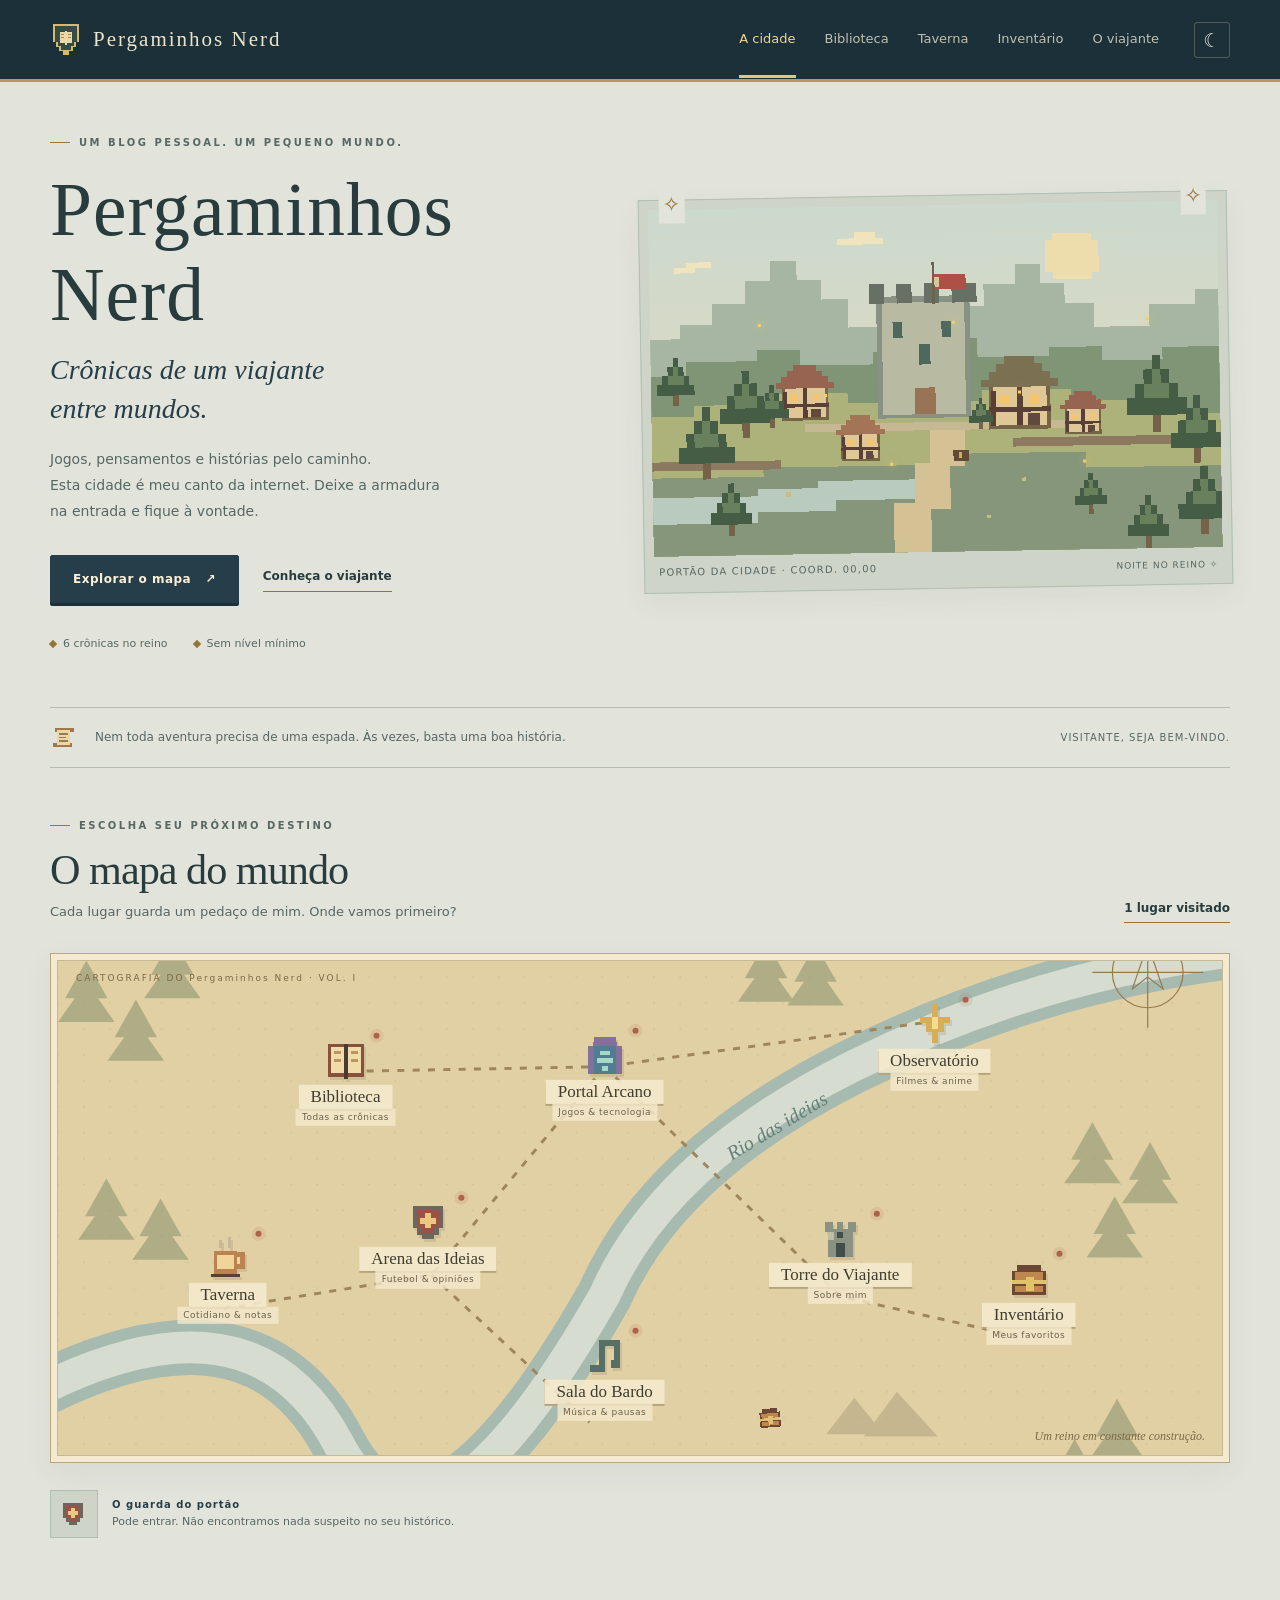
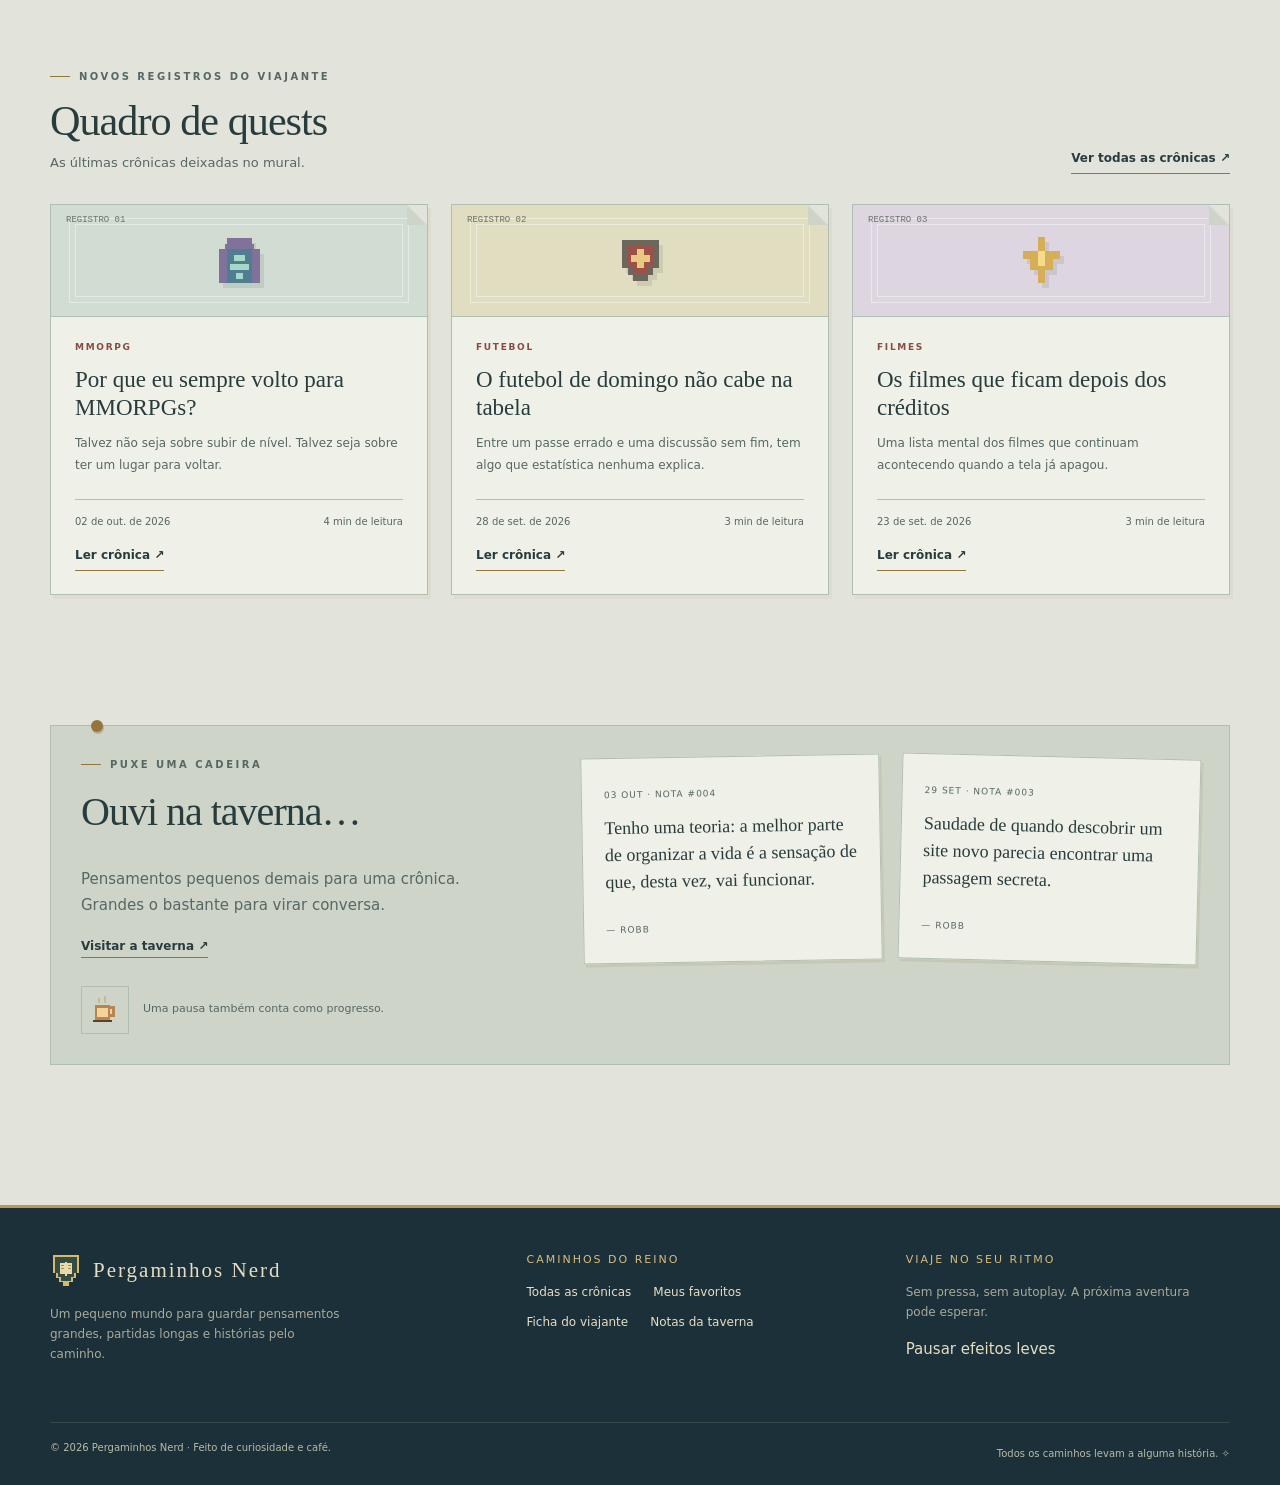
==== index.html @ 6ead4449 "init" ====
<!doctype html>
<html lang="pt-BR"><head><meta charset="utf-8"><meta name="viewport" content="width=device-width, initial-scale=1"><meta name="description" content="Um pequeno mundo de RPG para explorar crônicas, pensamentos e favoritos de Paulo / Robb."><meta name="theme-color" content="#263d33"><title>Entre na cidade · Pergaminhos Nerd</title><link rel="icon" type="image/svg+xml" href="assets/icons/crest.svg"><link rel="stylesheet" href="css/styles.css"><link rel="stylesheet" href="css/components.css"><link rel="stylesheet" href="css/responsive.css"><script defer src="js/posts.js"></script><script defer src="js/app.js"></script><script defer src="js/secrets.js"></script></head>
<body data-page="city"><a class="skip-link" href="#main">Pular para o conteúdo</a><header class="site-header"></header><main id="main">
<div class="container"><section class="hero" aria-labelledby="hero-title"><div class="hero-copy"><div class="eyebrow">UM BLOG PESSOAL. UM PEQUENO MUNDO.</div><h1 id="hero-title">Pergaminhos Nerd<span>Crônicas de um viajante<br>entre mundos.</span></h1><p>Jogos, pensamentos e histórias pelo caminho.<br>Esta cidade é meu canto da internet. Deixe a armadura na entrada e fique à vontade.</p><div class="hero-actions"><a class="button" href="#mapa">Explorar o mapa <span aria-hidden="true">↗</span></a><a class="text-link" href="sobre.html">Conheça o viajante</a></div><div class="realm-stats"><span><i></i><span data-post-count>6 crônicas no reino</span></span><span><i></i>Sem nível mínimo</span></div></div><div class="scene-frame"><img class="scene" src="assets/images/cidade.svg" alt="Cidade original em pixel art: um castelo, casas, árvores e um rio entre montanhas." width="640" height="390" fetchpriority="high"><div class="fireflies" aria-hidden="true"></div><div class="scene-caption"><strong>PORTÃO DA CIDADE · COORD. 00,00</strong><button type="button" class="footer-secret" data-milestone aria-label="Examinar o marco zero"><span data-realm-time>DIA NO REINO</span> ✧</button></div></div></section>
<div class="welcome-strip"><img src="assets/icons/scroll.svg" alt="" width="27" height="27"><p>Nem toda aventura precisa de uma espada. Às vezes, basta uma boa história.</p><span>VISITANTE, SEJA BEM-VINDO.</span></div>
<section class="section map-section" id="mapa" aria-labelledby="map-title"><div class="section-heading"><div><div class="eyebrow">ESCOLHA SEU PRÓXIMO DESTINO</div><h2 id="map-title">O mapa do mundo</h2><p>Cada lugar guarda um pedaço de mim. Onde vamos primeiro?</p></div><span class="text-link" data-passport>Seu primeiro caminho</span></div><div class="map-board"><a class="map-location" href="explorar.html" style="--x:25%;--y:25%"><img src="assets/icons/book.svg" alt="" width="49" height="49" loading="lazy"><strong>Biblioteca</strong><small>Todas as crônicas</small><span class="pin" aria-hidden="true"></span></a><a class="map-location" href="explorar.html?categoria=MMORPG" style="--x:47%;--y:24%"><img src="assets/icons/portal.svg" alt="" width="49" height="49" loading="lazy"><strong>Portal Arcano</strong><small>Jogos & tecnologia</small><span class="pin" aria-hidden="true"></span></a><a class="map-location" href="explorar.html?categoria=Filmes" style="--x:75%;--y:18%"><img src="assets/icons/star.svg" alt="" width="49" height="49" loading="lazy"><strong>Observatório</strong><small>Filmes & anime</small><span class="pin" aria-hidden="true"></span></a><a class="map-location" href="taverna.html" style="--x:15%;--y:64%"><img src="assets/icons/cup.svg" alt="" width="49" height="49" loading="lazy"><strong>Taverna</strong><small>Cotidiano & notas</small><span class="pin" aria-hidden="true"></span></a><a class="map-location" href="explorar.html?categoria=Futebol" style="--x:32%;--y:57%"><img src="assets/icons/shield.svg" alt="" width="49" height="49" loading="lazy"><strong>Arena das Ideias</strong><small>Futebol & opiniões</small><span class="pin" aria-hidden="true"></span></a><a class="map-location" href="sobre.html" style="--x:67%;--y:60%"><img src="assets/icons/tower.svg" alt="" width="49" height="49" loading="lazy"><strong>Torre do Viajante</strong><small>Sobre mim</small><span class="pin" aria-hidden="true"></span></a><a class="map-location" href="inventario.html" style="--x:83%;--y:68%"><img src="assets/icons/chest.svg" alt="" width="49" height="49" loading="lazy"><strong>Inventário</strong><small>Meus favoritos</small><span class="pin" aria-hidden="true"></span></a><a class="map-location" href="taverna.html#bardo" style="--x:47%;--y:83%"><img src="assets/icons/music.svg" alt="" width="49" height="49" loading="lazy"><strong>Sala do Bardo</strong><small>Música & pausas</small><span class="pin" aria-hidden="true"></span></a><button class="chest-button" type="button" data-chest aria-label="Examinar pequeno baú"><img src="assets/icons/chest.svg" alt="" width="30" height="30"></button><span class="map-legend">Um reino em constante construção.</span><button class="compass-button" type="button" data-compass aria-label="Examinar bússola do mapa">✧</button></div><div class="npc" data-npc="guard"><button type="button" aria-label="Conversar com O guarda do portão"><img src="assets/icons/shield.svg" alt="" width="32" height="32"></button><div><strong>O guarda do portão</strong><p data-npc-text role="status">Pode entrar. Não encontramos nada suspeito no seu histórico.</p></div></div></section>
<section class="section" id="quests" aria-labelledby="quest-title"><div class="section-heading"><div><div class="eyebrow">NOVOS REGISTROS DO VIAJANTE</div><h2 id="quest-title">Quadro de quests</h2><p>As últimas crônicas deixadas no mural.</p></div><a class="text-link" href="explorar.html">Ver todas as crônicas ↗</a></div><div class="quest-grid" data-recent-posts></div></section>
<section class="section" aria-labelledby="tavern-title"><div class="tavern-panel tavern-layout"><div><div class="eyebrow">PUXE UMA CADEIRA</div><h2 id="tavern-title">Ouvi na taverna…</h2><p class="muted">Pensamentos pequenos demais para uma crônica.<br>Grandes o bastante para virar conversa.</p><a class="text-link" href="taverna.html">Visitar a taverna ↗</a><div class="npc tooltip-wrap"><button type="button" data-coffee aria-label="Examinar café comum" aria-describedby="coffee-tooltip"><img src="assets/icons/cup.svg" alt="" width="32" height="32"></button><span class="rpg-tooltip" id="coffee-tooltip" role="tooltip"><strong>Café Comum</strong>Consumível<br>+10 concentração<br>−5 vontade de dormir<br><br>Um recurso ancestral contra segundas-feiras.</span><span>Uma pausa também conta como progresso.</span></div></div><div class="tavern-notes"><article class="tavern-note"><small>03 OUT · NOTA #004</small><p>Tenho uma teoria: a melhor parte de organizar a vida é a sensação de que, desta vez, vai funcionar.</p><small>— ROBB</small></article><article class="tavern-note"><small>29 SET · NOTA #003</small><p>Saudade de quando descobrir um site novo parecia encontrar uma passagem secreta.</p><small>— ROBB</small></article></div></div></section></div></main><footer class="site-footer"></footer><noscript><p class="container">Ative o JavaScript para usar o mapa interativo, busca, inventário e comentários. <a href="explorar.html">Visitar a Biblioteca</a></p></noscript></body></html>
---- css/styles.css ----
/* Tokens do reino. Altere estas variáveis para criar uma nova paleta. */
:root{--paper:#f4efdf;--paper-deep:#e9dfc4;--ink:#343c32;--muted:#6a6b59;--forest:#344f42;--forest-deep:#263d33;--gold:#b08a43;--line:#cfc3a6;--wine:#874b43;--surface:#faf6e9;--shadow:0 10px 28px #493c2310;--radius:3px;--max:1180px;--body:system-ui,-apple-system,BlinkMacSystemFont,"Segoe UI",sans-serif;--display:Georgia,"Times New Roman",serif}
*{box-sizing:border-box}html{scroll-behavior:smooth;scroll-padding-top:110px}body{margin:0;color:var(--ink);background:var(--paper);font:15px/1.7 var(--body);background-image:radial-gradient(#87724b16 .65px,transparent .65px);background-size:6px 6px}body[data-theme="night"]{--paper:#e2e4dc;--paper-deep:#ced4c8;--ink:#283c3e;--muted:#566764;--forest:#263e49;--forest-deep:#1b3039;--gold:#96753a;--line:#afbfb1;--surface:#eff0e7}a{color:inherit;text-decoration:none}button,input,textarea,select{font:inherit}button,a,input,textarea,select{-webkit-tap-highlight-color:transparent}button{cursor:pointer}button:active,.button:active{transform:translateY(2px)}button:disabled{cursor:wait;opacity:.65}button{color:inherit}img{display:block;max-width:100%}h1,h2,h3,p{margin-top:0}h1,h2,h3{font-family:var(--display);line-height:1.13;font-weight:normal}h1{font-size:clamp(42px,5.5vw,73px);letter-spacing:-2px}h2{font-size:clamp(30px,3.3vw,44px);letter-spacing:-1px}h3{font-size:25px}p{margin-bottom:1em}::selection{background:#c7b477;color:#233d32}:focus-visible{outline:3px solid var(--gold);outline-offset:5px}button:focus-visible{outline-offset:3px}.skip-link{position:fixed;top:-100px;left:15px;padding:12px;background:var(--forest);color:#fff;z-index:100}.skip-link:focus{top:10px}.container{width:min(var(--max),calc(100% - 64px));margin-inline:auto}.site-header{background:var(--forest-deep);color:#ebe4cc;position:sticky;top:0;z-index:30;border-bottom:3px solid #b99955}.header-inner{display:flex;align-items:center;gap:35px;min-height:79px}.brand{display:flex;align-items:center;gap:11px;white-space:nowrap;font-family:var(--display);letter-spacing:2px;font-size:21px}.brand img{width:32px;height:36px;image-rendering:pixelated}.main-nav{display:flex;gap:29px;margin-left:auto;font-size:13px}.main-nav a{padding:27px 0;position:relative;opacity:.8}.main-nav a:hover,.main-nav a[aria-current="page"]{opacity:1;color:#f3d48c}.main-nav a[aria-current="page"]:after{content:"";position:absolute;height:3px;bottom:0;left:0;right:0;background:#e3c481}.header-actions{display:flex;gap:10px}.icon-button{display:grid;place-items:center;width:36px;height:36px;background:transparent;border:1px solid #c6be9e50;color:inherit;border-radius:3px;font-size:19px}.menu-toggle{display:none}.breadcrumb{display:flex;gap:9px;color:var(--muted);font-size:12px;padding:24px 0}.eyebrow{font-size:10px;letter-spacing:2.5px;font-weight:700;text-transform:uppercase;color:var(--muted);display:flex;align-items:center;gap:9px;margin-bottom:16px}.eyebrow:before{content:"";width:20px;height:1px;background:var(--gold)}.button{border:1px solid var(--forest);background:var(--forest);color:#fbf1d7;display:inline-flex;justify-content:center;align-items:center;gap:14px;padding:13px 22px;box-shadow:0 3px 0 var(--forest-deep);border-radius:2px;font-size:12px;font-weight:650;letter-spacing:.5px;min-height:46px;transition:background .2s,transform .2s}.button:hover{background:var(--forest-deep)}.button.secondary{background:transparent;color:var(--forest);border-color:var(--line);box-shadow:0 3px 0 var(--line)}.text-link{font-size:12px;font-weight:650;border-bottom:1px solid var(--gold);padding-bottom:4px}.section{padding:65px 0}.section-heading{display:flex;justify-content:space-between;align-items:end;gap:25px;margin-bottom:30px}.section-heading h2{margin-bottom:7px}.section-heading p{color:var(--muted);font-size:13px;margin:0}.section-heading .eyebrow{margin-bottom:12px}.hero{display:grid;grid-template-columns:1fr 1.1fr;align-items:center;gap:55px;padding:52px 0 57px;position:relative}.hero-copy h1{margin-bottom:19px;font-size:clamp(46px,5.9vw,77px);letter-spacing:1px}.hero-copy h1 span{display:block;font:italic 28px/1.4 var(--display);letter-spacing:0;margin-top:12px;color:var(--forest)}.hero-copy>p{color:var(--muted);max-width:410px;font-size:14px;line-height:1.85}.hero-actions{display:flex;align-items:center;gap:24px;margin-top:30px}.realm-stats{display:flex;gap:26px;margin-top:34px;font:11px var(--body);color:var(--muted)}.realm-stats span{display:flex;align-items:center;gap:7px}.realm-stats i{width:6px;height:6px;background:var(--gold);transform:rotate(45deg)}.scene-frame{position:relative;border:1px solid var(--line);padding:9px;background:var(--paper-deep);box-shadow:var(--shadow);transform:rotate(-1deg)}.scene-frame:before,.scene-frame:after{content:"✧";position:absolute;color:var(--gold);background:var(--paper);padding:0 4px;top:-13px;font-size:21px}.scene-frame:before{left:20px}.scene-frame:after{right:20px}.scene{width:100%;height:auto;image-rendering:pixelated}.scene-caption{display:flex;justify-content:space-between;padding:10px 5px 2px;font:10px var(--body);letter-spacing:1.2px;color:var(--muted)}.scene-caption strong{font-weight:500}.fireflies{position:absolute;inset:0;pointer-events:none;overflow:hidden}.fireflies i{position:absolute;width:3px;height:3px;background:#f3d073;box-shadow:0 0 8px #ffd463;animation:drift 6s ease-in-out infinite;left:var(--x);top:var(--y);animation-delay:var(--delay)}@keyframes drift{50%{transform:translate(8px,-16px);opacity:.2}}.welcome-strip{display:flex;align-items:center;gap:18px;border-block:1px solid var(--line);padding:16px 0;color:var(--muted);font-size:12px}.welcome-strip img{width:27px;image-rendering:pixelated}.welcome-strip p{margin:0}.welcome-strip span{margin-left:auto;font-size:10px;white-space:nowrap;letter-spacing:1px}.map-section{padding-top:49px}.map-board{height:510px;position:relative;border:1px solid #b9a782;box-shadow:inset 0 0 0 6px #f4ead2,inset 0 0 0 7px #c9b993,var(--shadow);background:var(--paper-deep) url("../assets/images/mapa.svg") center/cover}.map-board:before{content:"CARTOGRAFIA DO Pergaminhos Nerd · VOL. I";position:absolute;left:25px;top:17px;font-size:9px;letter-spacing:2px;color:#7c6845}.map-location{position:absolute;left:var(--x);top:var(--y);transform:translate(-50%,-50%);display:flex;flex-direction:column;align-items:center;min-width:145px;padding:7px;transition:transform .25s}.map-location:hover{transform:translate(-50%,-54%)}.map-location img{width:49px;height:49px;image-rendering:pixelated;filter:drop-shadow(2px 3px 0 #67543425)}.map-location strong{padding:2px 12px;background:#f5eacde8;box-shadow:0 2px 0 #b7a47b;font:17px var(--display);white-space:nowrap;color:#403c2f}.map-location small{font-size:9px;background:#f5eacdca;color:#6a614d;padding:1px 6px;letter-spacing:.5px}.map-location .pin{position:absolute;top:4px;right:39px;width:6px;height:6px;background:#ae6248;box-shadow:0 0 0 4px #ae624822;border-radius:50%}.map-legend{position:absolute;bottom:18px;right:24px;font:italic 12px var(--display);color:#7d6a48}.page-intro{padding:16px 0 38px;max-width:740px}.page-intro h1{font-size:56px;margin-bottom:16px}.page-intro p{max-width:610px;color:var(--muted)}.site-footer{margin-top:75px;background:var(--forest-deep);color:#e6ddc3;border-top:3px solid #b99955}.footer-inner{display:grid;grid-template-columns:1.3fr 1fr 1fr;gap:55px;padding:45px 0}.footer-inner p{font-size:12px;opacity:.7;max-width:300px;margin-top:15px}.footer-inner h3{font:11px var(--body);letter-spacing:2px;color:#d7bb7c;margin-bottom:16px}.footer-links{display:flex;flex-wrap:wrap;gap:10px 22px;font-size:12px}.footer-bottom{border-top:1px solid #dad4b525;padding:16px 0;font-size:10px;display:flex;justify-content:space-between;color:#babca5}.footer-secret{background:none;border:0;padding:0;color:inherit;font-size:inherit;min-height:30px}.icon{width:32px;height:32px;image-rendering:pixelated}.muted{color:var(--muted)}.empty-state{grid-column:1/-1;padding:45px;border:1px dashed var(--line);text-align:center}.sr-only{position:absolute;width:1px;height:1px;margin:-1px;padding:0;overflow:hidden;clip:rect(0,0,0,0);white-space:nowrap;border:0}
---- css/components.css ----
/* Quests são bilhetes de um mural: selo, número de registro e dobra de papel. */
.quest-grid{display:grid;grid-template-columns:repeat(3,minmax(0,1fr));gap:23px}.quest-card{background:var(--surface);border:1px solid var(--line);position:relative;box-shadow:3px 4px 0 #c8bc9e35;display:flex;flex-direction:column;transition:transform .2s,box-shadow .2s}.quest-card:hover{transform:translateY(-4px);box-shadow:3px 8px 0 #c8bc9e35}.quest-card:after{content:"";position:absolute;right:0;top:0;border-style:solid;border-width:0 20px 20px 0;border-color:transparent var(--paper) var(--paper-deep) transparent}.quest-illustration{height:112px;display:flex;align-items:center;justify-content:center;position:relative;background:var(--card-color,#dce2d0);border-bottom:1px solid var(--line);overflow:hidden}.quest-illustration:before,.quest-illustration:after{content:"";position:absolute;inset:13px 18px;border:1px solid #fff6}.quest-illustration:after{inset:19px 24px}.quest-illustration img{width:59px;height:59px;image-rendering:pixelated;filter:drop-shadow(4px 5px 0 #233b321a);z-index:1}.quest-number{position:absolute;left:15px;top:10px;font:9px monospace;color:#354236b0;z-index:2}.quest-body{padding:23px 24px;display:flex;flex:1;flex-direction:column}.quest-category{font-size:9px;font-weight:700;letter-spacing:1.7px;text-transform:uppercase;color:var(--wine);margin-bottom:11px}.quest-body h3{font-size:23px;line-height:1.2;margin-bottom:12px}.quest-body>p{font-size:12px;color:var(--muted);line-height:1.8;margin-bottom:23px;flex:1}.quest-meta{font-size:10px;display:flex;justify-content:space-between;color:var(--muted);border-top:1px solid var(--line);padding-top:13px;margin-bottom:15px;gap:8px}.quest-body .text-link{align-self:start}.tavern-panel{border:1px solid var(--line);background:var(--paper-deep);padding:30px;position:relative}.tavern-panel:before{content:"";position:absolute;top:-6px;left:40px;width:12px;height:12px;border-radius:50%;background:var(--gold);box-shadow:1px 2px 0 #5e452e40}.tavern-layout{display:grid;grid-template-columns:1fr 1.4fr;gap:60px;align-items:start}.tavern-layout h2{font-size:40px}.tavern-notes{display:grid;grid-template-columns:1fr 1fr;gap:20px}.tavern-note{background:var(--surface);padding:22px;border:1px solid var(--line);box-shadow:2px 3px 0 #9b825426;transform:rotate(-1deg)}.tavern-note:nth-child(2n){transform:rotate(1.4deg)}.tavern-note p{font:18px/1.5 var(--display);margin:8px 0 20px}.tavern-note small{font-size:9px;color:var(--muted);letter-spacing:1px}.npc{display:flex;gap:14px;align-items:center;margin-top:27px;font-size:11px;color:var(--muted)}.npc button{background:var(--paper-deep);border:1px solid var(--line);padding:6px;min-width:48px;min-height:48px}.npc img{width:32px;image-rendering:pixelated}.npc p{margin:0}.npc strong{display:block;font-size:10px;letter-spacing:1px;color:var(--forest)}.search-bar{display:flex;gap:15px;margin-bottom:20px;flex-wrap:wrap}.search-field{position:relative;flex:1;min-width:220px}.search-field span{position:absolute;left:17px;top:10px;font-size:24px;color:var(--gold)}.search-field input{padding-left:48px}.field,input,textarea,select{color:var(--ink);background:var(--surface);border:1px solid var(--line);border-radius:2px;padding:12px 14px;width:100%;min-height:46px}textarea{resize:vertical}.search-bar select{width:auto;min-width:130px}.filter-tabs{display:flex;flex-wrap:wrap;gap:8px;margin-bottom:22px}.filter-tabs button{border:1px solid var(--line);background:transparent;font-size:11px;padding:8px 13px;min-height:40px;transition:background .2s}.filter-tabs button[aria-pressed="true"]{background:var(--forest);color:var(--surface);border-color:var(--forest)}.result-count{font-size:11px;color:var(--muted);margin-bottom:22px}.archive-month{margin-top:35px}.archive-month h2{font:22px var(--display);display:flex;gap:20px;align-items:center;margin-bottom:22px}.archive-month h2:after{content:"";height:1px;background:var(--line);flex:1}.character-layout{display:grid;grid-template-columns:290px 1fr;gap:40px}.character-sheet{border:1px solid var(--line);background:var(--surface);padding:30px;box-shadow:var(--shadow)}.portrait{display:grid;place-items:center;height:200px;background:var(--paper-deep);border:1px solid var(--line);position:relative}.portrait img{width:95px;height:110px;image-rendering:pixelated}.portrait .level{position:absolute;bottom:10px;right:10px;font:10px monospace;color:var(--muted)}.character-sheet h2{margin:22px 0 4px;font-size:32px}.character-sheet>p{font-size:12px;color:var(--muted)}dl{margin:20px 0 0}dl>div{border-top:1px solid var(--line);padding:10px 0;display:flex;gap:15px;justify-content:space-between}dt{font-size:10px;text-transform:uppercase;color:var(--muted);letter-spacing:1px}dd{margin:0;font-size:12px}.attributes{display:grid;grid-template-columns:1fr 1fr;gap:18px 28px;margin:25px 0 35px}.attribute label{display:flex;justify-content:space-between;font-size:12px;margin-bottom:7px}.attribute progress{width:100%;height:9px;border:0;appearance:none;background:var(--paper-deep)}progress::-webkit-progress-bar{background:var(--paper-deep)}progress::-webkit-progress-value{background:var(--forest)}progress::-moz-progress-bar{background:var(--forest)}.bio-text{font:19px/1.85 var(--display)}.interest-tags{display:flex;flex-wrap:wrap;gap:10px}.interest-tags span{font-size:11px;border:1px solid var(--line);padding:7px 12px;background:var(--surface)}.inventory-intro{display:flex;align-items:end;justify-content:space-between;gap:25px}.inventory-grid{display:grid;grid-template-columns:repeat(4,minmax(0,1fr));gap:18px}.inventory-slot{border:1px solid var(--line);box-shadow:inset 0 0 0 5px var(--paper-deep);background:var(--surface);padding:24px 16px 19px;display:flex;align-items:center;flex-direction:column;position:relative;transition:box-shadow .25s,transform .25s;min-height:184px;text-align:center}.inventory-slot:hover{box-shadow:inset 0 0 0 5px var(--paper-deep),0 0 16px #b89d5740;transform:translateY(-3px)}.inventory-slot img{width:57px;height:57px;margin-bottom:15px}.inventory-slot strong{font:19px var(--display)}.inventory-slot small{font-size:10px;color:var(--muted);margin-top:6px}.rarity{position:absolute;top:10px;right:12px;width:5px;height:5px;background:var(--gold)}dialog{border:1px solid var(--gold);border-radius:3px;background:var(--surface);color:var(--ink);max-width:510px;width:calc(100% - 36px);padding:35px;box-shadow:0 20px 80px #172c3b55;max-height:85dvh;overflow:auto}dialog::backdrop{background:#172a25a6;backdrop-filter:blur(3px)}dialog .close-dialog{position:absolute;right:13px;top:12px;border-color:var(--line);font-size:24px}dialog>img{width:75px;height:75px;margin-bottom:20px}dialog h2{font-size:31px;margin-bottom:10px}dialog p{font-size:14px;color:var(--muted)}dialog blockquote{margin:22px 0;padding:15px 20px;border-left:3px solid var(--gold);background:var(--paper-deep);font:18px/1.6 var(--display)}.tooltip-wrap{position:relative;display:inline-block}.rpg-tooltip{position:absolute;bottom:calc(100% + 10px);left:50%;transform:translateX(-50%);width:220px;background:var(--forest-deep);color:#ece2c4;padding:17px;box-shadow:0 0 0 1px var(--gold),0 6px 20px #172a2540;visibility:hidden;opacity:0;transition:opacity .2s;z-index:12;font-size:11px;text-align:left;pointer-events:none}.rpg-tooltip strong{display:block;color:#e4c97b;font:17px var(--display);margin-bottom:6px}.tooltip-wrap:hover .rpg-tooltip,.tooltip-wrap:focus-within .rpg-tooltip{visibility:visible;opacity:1}.chest-button{position:absolute;bottom:21px;left:59%;border:0;background:none;padding:9px;transform:rotate(-5deg)}.chest-button img{width:30px;image-rendering:pixelated;transition:transform .3s}.chest-button:hover img{transform:translateY(-4px)}.toast{position:fixed;bottom:26px;left:50%;transform:translateX(-50%);z-index:80;background:var(--forest-deep);color:#f5e8c8;border:1px solid var(--gold);padding:13px 24px;font-size:12px;max-width:calc(100% - 30px);box-shadow:var(--shadow)}.post-layout{display:grid;grid-template-columns:minmax(0,790px) 1fr;gap:40px;align-items:start}.post-book{background:var(--surface);border:1px solid var(--line);padding:52px 62px;box-shadow:6px 6px 0 var(--paper-deep),7px 7px 0 var(--line);min-width:0}.post-book h1{font-size:45px;letter-spacing:-1px;line-height:1.12;margin-bottom:20px}.post-description{font:20px/1.6 var(--display);color:var(--muted)}.post-byline{display:flex;flex-wrap:wrap;gap:16px;font-size:11px;color:var(--muted);border-block:1px solid var(--line);padding:16px 0;margin:25px 0 35px}.post-content{font:19px/1.95 var(--display);overflow-wrap:anywhere}.post-content h2{font-size:28px;margin:32px 0 14px}.post-content blockquote{border-left:3px solid var(--gold);padding:12px 22px;margin:26px 0;background:var(--paper-deep);font-style:italic}.post-content p:first-of-type:first-letter{font:54px/.9 var(--display);float:left;color:var(--forest);padding:9px 10px 0 0}.post-aside{position:sticky;top:112px}.journey-panel{border:1px solid var(--line);padding:22px;background:var(--paper-deep)}.journey-panel h2{font-size:22px;margin-bottom:8px}.journey-panel p{font-size:11px;color:var(--muted)}.xp-label{font:10px monospace;display:flex;justify-content:space-between;margin:20px 0 8px}.xp-track{height:9px;background:var(--surface);border:1px solid var(--line);overflow:hidden}.xp-fill{height:100%;width:0;background:var(--forest);transition:width .15s}.xp-fill.complete{background:var(--gold)}.post-toc{margin:22px 0;display:flex;flex-direction:column;gap:12px}.post-toc a{font-size:12px;color:var(--muted);padding-left:12px;border-left:2px solid var(--line)}.post-toc a:hover{border-color:var(--gold);color:var(--ink)}.save-post{margin-top:15px;width:100%;font-size:10px}.post-end{border-top:1px solid var(--line);padding-top:25px;margin-top:35px}.post-end strong{font:11px var(--body);letter-spacing:1.5px;color:var(--forest)}.post-end p{font-size:12px;color:var(--muted);margin-top:7px}.comments-section{margin-top:45px;border-top:1px solid var(--line);padding-top:35px}.comments-section h2{font-size:29px}.comments-mode{font-size:11px;padding:11px 14px;background:var(--paper-deep);border-left:2px solid var(--gold)}.comment-form label{display:block;font-size:12px;margin:17px 0 6px}.comment-form button{margin-top:15px}.character-count{display:block;text-align:right;font-size:10px;color:var(--muted)}.comments-status{font-size:12px;min-height:24px;margin-top:15px}.comment{border-top:1px solid var(--line);padding:20px 0}.comment-header{display:flex;gap:12px;justify-content:space-between;font-size:11px}.comment-header time{color:var(--muted)}.comment p{font-size:14px;line-height:1.8;white-space:pre-wrap;overflow-wrap:anywhere;margin:10px 0 0}.honeypot{display:none}.reading-mobile{display:none}.related-posts{margin-top:60px}.keyboard-hint{font-size:10px;color:var(--muted);margin-top:22px}

.saved-only{display:flex;align-items:center;gap:10px;font-size:11px;color:var(--muted);margin-bottom:18px}.saved-only input{width:17px;height:17px;min-height:0;accent-color:var(--forest)}.compass-button{position:absolute;right:4%;top:5%;width:60px;height:60px;opacity:0;border:0;background:none}.compass-button:focus-visible{opacity:1;color:var(--forest)}.attribute{position:relative}.attribute-secret{position:absolute;right:-16px;top:0;background:transparent;border:0;color:var(--gold);font-size:12px;padding:0;min-width:18px;min-height:25px}.scene-caption .footer-secret{font-size:9px;min-height:15px;letter-spacing:1px}.post-book .post-content h2{scroll-margin-top:100px}
@media(max-width:767px){.compass-button{display:none}}

.npc.tooltip-wrap{display:flex}
---- css/responsive.css ----
/* Mapa em dispositivos pequenos vira um atlas de destinos legível. */
@media(min-width:1025px) and (pointer:fine){.map-location{cursor:url("../assets/icons/sword.svg") 4 27,pointer}}
@media(max-width:1024px){.container{width:calc(100% - 44px)}.main-nav{gap:20px}.header-inner{gap:18px}.hero{gap:30px}.hero-copy h1{font-size:52px}.hero-copy h1 span{font-size:23px}.hero-actions{gap:15px;flex-wrap:wrap}.quest-body{padding:19px}.tavern-layout{gap:30px}.post-layout{grid-template-columns:minmax(0,1fr) 210px;gap:25px}.post-book{padding:36px}.map-board{height:460px}.inventory-grid{grid-template-columns:repeat(3,minmax(0,1fr))}.footer-inner{gap:30px}}
@media(max-width:767px){html{scroll-padding-top:90px}.container{width:calc(100% - 36px)}.header-inner{min-height:67px;justify-content:space-between}.brand{font-size:18px}.brand img{width:28px}.header-actions{margin-left:auto}.menu-toggle{display:grid}.main-nav{display:none;position:absolute;top:67px;left:0;right:0;background:var(--forest-deep);border-bottom:2px solid var(--gold);padding:15px 22px;box-shadow:0 10px 20px #22332930}.main-nav.open{display:flex;flex-direction:column;gap:0}.main-nav a{padding:12px 4px}.main-nav a[aria-current="page"]:after{display:none}.hero{grid-template-columns:1fr;padding:38px 0;gap:35px}.hero-copy h1{font-size:60px}.hero-copy h1 span{font-size:26px}.hero-copy>p{max-width:520px}.hero-actions{margin-top:24px}.realm-stats{margin-top:25px}.scene-frame{max-width:550px;width:100%;margin-inline:auto}.welcome-strip span{display:none}.section{padding:43px 0}.section-heading{align-items:start;gap:12px}.section-heading h2{font-size:32px}.section-heading .text-link{white-space:nowrap;font-size:10px;margin-top:26px}.map-board{height:auto;background-size:auto 100%;display:grid;grid-template-columns:1fr 1fr;gap:16px;padding:53px 18px 58px}.map-location{position:static;transform:none;min-width:0;padding:12px 4px;background:#f5eacdc9;border:1px solid #b9a78288}.map-location:hover{transform:translateY(-3px)}.map-location strong{font-size:16px;padding:3px 4px;box-shadow:none;background:transparent;white-space:normal;text-align:center}.map-location small{font-size:9px;text-align:center;background:transparent}.map-location .pin{display:none}.map-board:before{left:20px;font-size:8px;letter-spacing:1px}.map-legend{font-size:11px;bottom:20px;right:20px}.chest-button{left:15px;bottom:9px;transform:none}.chest-button img{width:24px}.quest-grid{grid-template-columns:repeat(2,minmax(0,1fr));gap:16px}.quest-body h3{font-size:22px}.tavern-layout{grid-template-columns:1fr}.tavern-notes{gap:14px}.tavern-panel{padding:25px}.footer-inner{grid-template-columns:1fr 1fr;gap:30px;padding:34px 0}.footer-inner>div:first-child{grid-column:1/-1}.footer-bottom{gap:20px;align-items:center}.page-intro h1{font-size:43px}.post-layout{display:block}.post-book{padding:32px 27px}.post-book h1{font-size:38px}.post-content{font-size:18px}.post-aside{position:static;margin-top:30px}.journey-panel{padding:20px}.post-toc{display:none}.reading-mobile{display:block;position:fixed;top:69px;left:0;right:0;height:3px;z-index:31;background:var(--paper-deep)}.reading-mobile>div{height:100%;background:var(--gold);width:0}.character-layout{grid-template-columns:1fr;gap:30px}.character-sheet{display:grid;grid-template-columns:130px 1fr;gap:0 25px;padding:25px}.portrait{grid-row:span 3;height:180px}.portrait img{width:75px}.character-sheet h2{margin-top:0}.character-sheet dl{margin-top:4px}.character-sheet dl>div{padding:6px 0}.character-sheet>p{margin-bottom:6px}.inventory-grid{grid-template-columns:repeat(2,minmax(0,1fr))}.inventory-intro{display:block}.search-bar{gap:10px}.search-bar select{flex:1}.attributes{gap:17px}.breadcrumb{font-size:10px;padding:20px 0}.related-posts .quest-grid{grid-template-columns:1fr 1fr}}
@media(max-width:480px){.hero-copy h1{font-size:48px}.hero-copy h1 span{font-size:23px}.hero-actions{gap:18px}.button{padding:12px 17px;font-size:11px}.realm-stats{gap:15px;font-size:10px}.quest-grid,.related-posts .quest-grid{grid-template-columns:1fr}.quest-card{display:grid;grid-template-columns:86px 1fr}.quest-illustration{height:auto;border-bottom:0;border-right:1px solid var(--line)}.quest-illustration:before{inset:10px 8px}.quest-illustration:after{display:none}.quest-illustration img{width:44px}.quest-number{left:10px;top:13px;font-size:8px}.quest-body{padding:21px 17px}.quest-body h3{font-size:23px}.quest-body>p{font-size:12px;margin-bottom:17px}.quest-meta{font-size:9px}.section-heading{display:block}.section-heading .text-link{display:inline-block;margin-top:13px}.tavern-notes{grid-template-columns:1fr}.tavern-note p{font-size:18px}.tavern-panel{padding:23px}.map-location strong{font-size:15px}.map-location img{width:42px}.map-board{gap:10px;padding-inline:13px}.page-intro h1{font-size:38px;letter-spacing:-1px}.post-book{padding:28px 20px}.post-book h1{font-size:34px}.post-content{font-size:17px}.post-description{font-size:18px}.post-byline{gap:10px;font-size:10px}.character-sheet{display:block}.portrait{height:180px;margin-bottom:23px}.character-sheet h2{margin-top:10px}.attributes{grid-template-columns:1fr}.inventory-slot{padding:22px 12px 19px;min-height:180px}.inventory-slot strong{font-size:17px}.inventory-grid{gap:12px}.footer-bottom{display:block}.footer-bottom span{display:block}.footer-secret{margin-top:6px}.tooltip-wrap .rpg-tooltip{left:0;transform:none}.search-field{min-width:0;flex-basis:100%}.comment-header{flex-direction:column;gap:2px}}
/* Respeita o sistema operacional e uma preferência manual do viajante. */
@media(prefers-reduced-motion:reduce){html{scroll-behavior:auto}*,*:before,*:after{animation:none!important;transition:none!important}.fireflies{display:none}}
body[data-motion="off"] *{animation:none!important;transition:none!important}body[data-motion="off"] .fireflies{display:none}body[data-motion="off"]{scroll-behavior:auto}
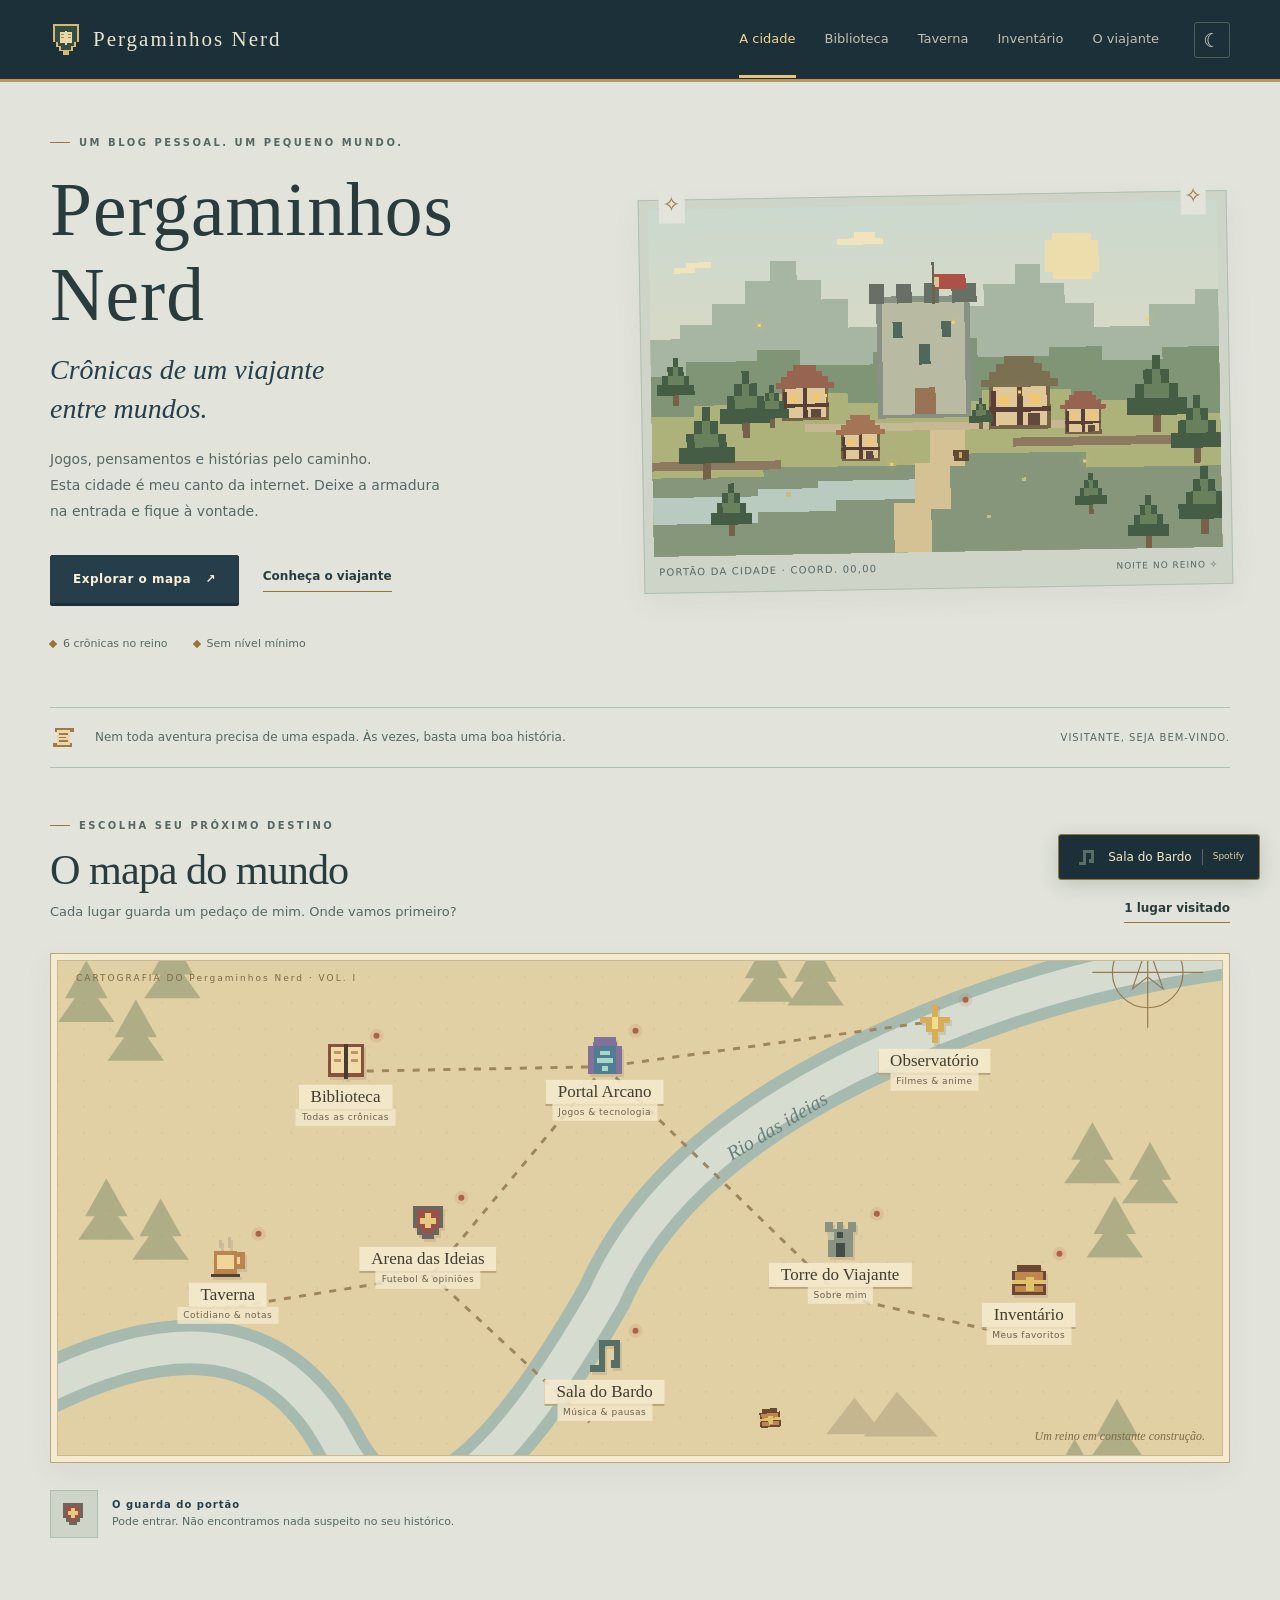
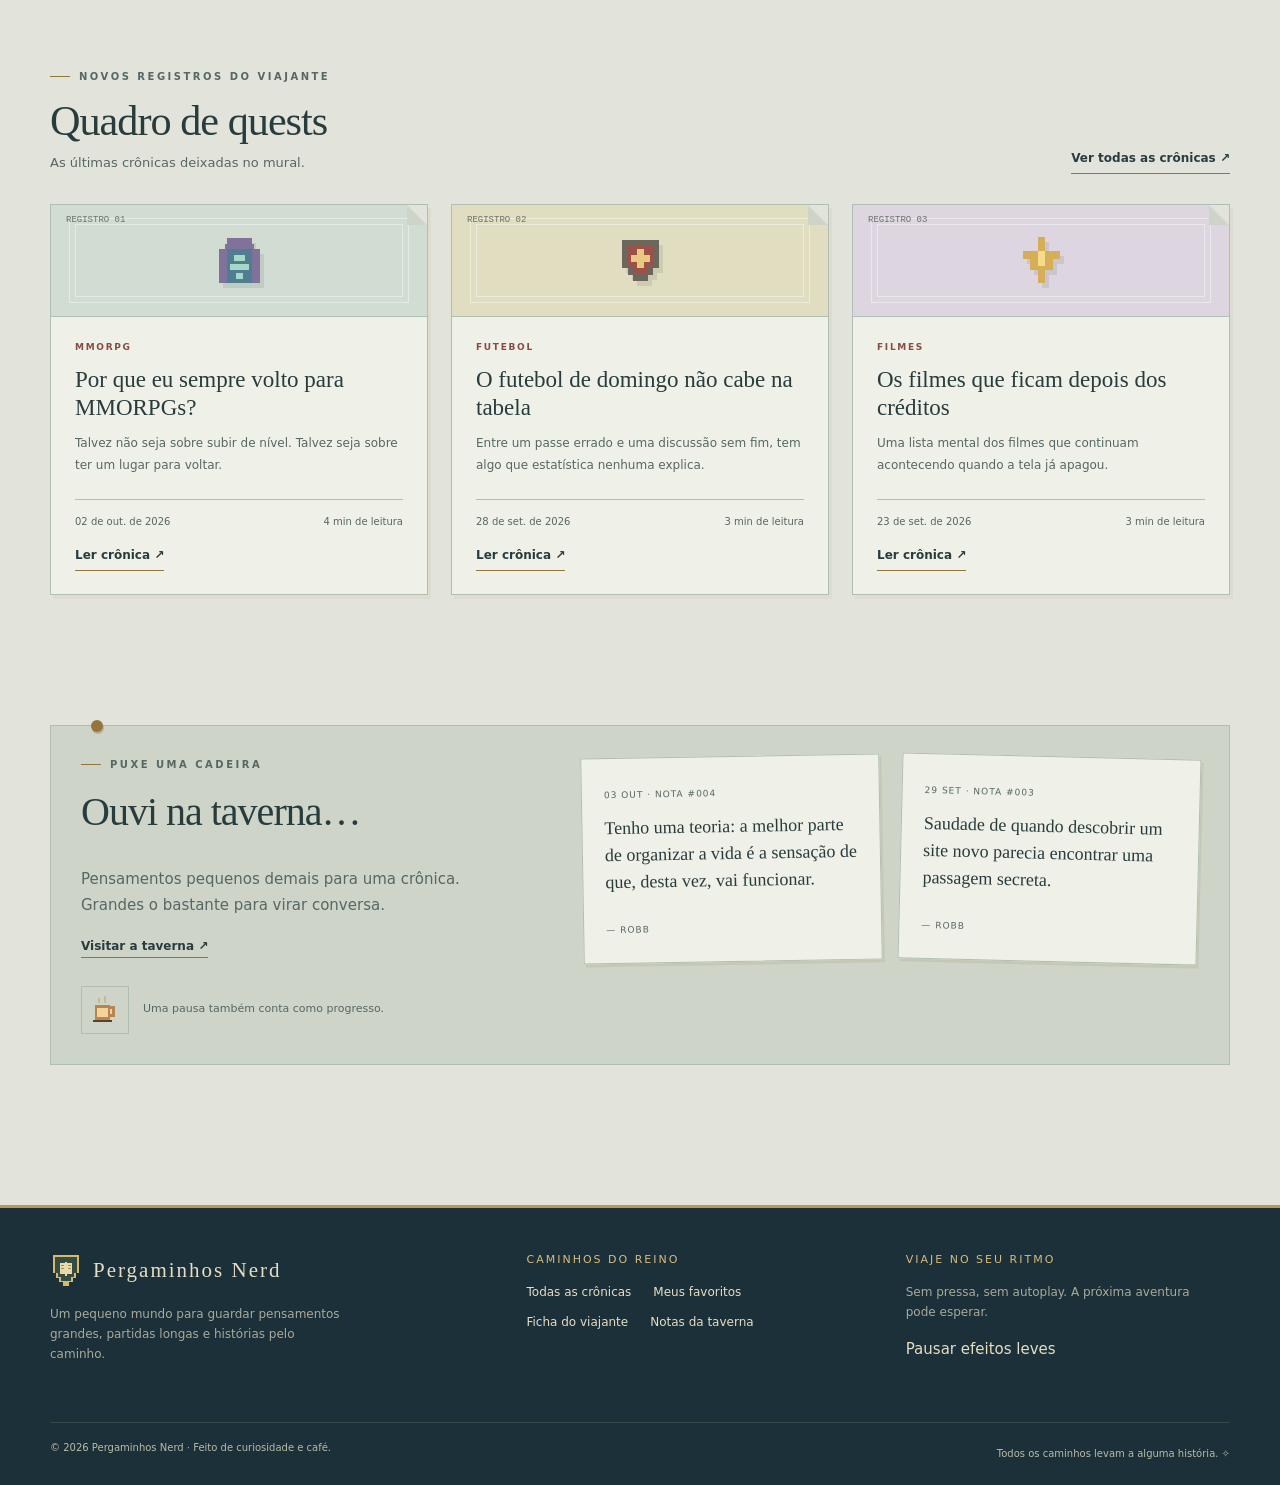
==== commit 97a1dff9: "adicionando spotify" ====
--- a/index.html
+++ b/index.html
@@ -1,5 +1,5 @@
 <!doctype html>
-<html lang="pt-BR"><head><meta charset="utf-8"><meta name="viewport" content="width=device-width, initial-scale=1"><meta name="description" content="Um pequeno mundo de RPG para explorar crônicas, pensamentos e favoritos de Paulo / Robb."><meta name="theme-color" content="#263d33"><title>Entre na cidade · Pergaminhos Nerd</title><link rel="icon" type="image/svg+xml" href="assets/icons/crest.svg"><link rel="stylesheet" href="css/styles.css"><link rel="stylesheet" href="css/components.css"><link rel="stylesheet" href="css/responsive.css"><script defer src="js/posts.js"></script><script defer src="js/app.js"></script><script defer src="js/secrets.js"></script></head>
+<html lang="pt-BR"><head><meta charset="utf-8"><meta name="viewport" content="width=device-width, initial-scale=1"><meta name="description" content="Um pequeno mundo de RPG para explorar crônicas, pensamentos e favoritos de Paulo / Robb."><meta name="theme-color" content="#263d33"><title>Entre na cidade · Pergaminhos Nerd</title><link rel="icon" type="image/svg+xml" href="assets/icons/crest.svg"><link rel="stylesheet" href="css/styles.css"><link rel="stylesheet" href="css/components.css"><link rel="stylesheet" href="css/responsive.css"><link rel="stylesheet" href="css/music.css"><script defer src="js/posts.js"></script><script defer src="js/app.js"></script><script defer src="js/secrets.js"></script><script defer src="js/music.js"></script></head>
 <body data-page="city"><a class="skip-link" href="#main">Pular para o conteúdo</a><header class="site-header"></header><main id="main">
 <div class="container"><section class="hero" aria-labelledby="hero-title"><div class="hero-copy"><div class="eyebrow">UM BLOG PESSOAL. UM PEQUENO MUNDO.</div><h1 id="hero-title">Pergaminhos Nerd<span>Crônicas de um viajante<br>entre mundos.</span></h1><p>Jogos, pensamentos e histórias pelo caminho.<br>Esta cidade é meu canto da internet. Deixe a armadura na entrada e fique à vontade.</p><div class="hero-actions"><a class="button" href="#mapa">Explorar o mapa <span aria-hidden="true">↗</span></a><a class="text-link" href="sobre.html">Conheça o viajante</a></div><div class="realm-stats"><span><i></i><span data-post-count>6 crônicas no reino</span></span><span><i></i>Sem nível mínimo</span></div></div><div class="scene-frame"><img class="scene" src="assets/images/cidade.svg" alt="Cidade original em pixel art: um castelo, casas, árvores e um rio entre montanhas." width="640" height="390" fetchpriority="high"><div class="fireflies" aria-hidden="true"></div><div class="scene-caption"><strong>PORTÃO DA CIDADE · COORD. 00,00</strong><button type="button" class="footer-secret" data-milestone aria-label="Examinar o marco zero"><span data-realm-time>DIA NO REINO</span> ✧</button></div></div></section>
 <div class="welcome-strip"><img src="assets/icons/scroll.svg" alt="" width="27" height="27"><p>Nem toda aventura precisa de uma espada. Às vezes, basta uma boa história.</p><span>VISITANTE, SEJA BEM-VINDO.</span></div>
--- a/css/music.css
+++ b/css/music.css
@@ -0,0 +1,19 @@
+/* Player opt-in da Sala do Bardo. O visual do blog permanece independente do Spotify. */
+.music-launcher{position:fixed;right:20px;bottom:20px;z-index:25;display:flex;align-items:center;gap:10px;min-height:46px;padding:9px 15px;background:var(--forest-deep);color:#f5e8c8;border:1px solid var(--gold);box-shadow:0 5px 20px #172a252b;font-size:12px;border-radius:3px}
+.music-launcher img{width:24px;height:24px}.music-launcher-note{font-size:9px;color:#dfcd9d;border-left:1px solid #dccca655;padding-left:10px}
+body.music-session{padding-bottom:65px}
+body.radio-shell{margin:0;overflow:hidden;background:var(--paper)}
+.realm-view{position:fixed;inset:0;width:100%;height:100dvh;border:0;display:block;background:var(--paper)}
+.music-dock{position:fixed;right:max(18px,env(safe-area-inset-right));bottom:max(18px,env(safe-area-inset-bottom));z-index:45;width:min(390px,calc(100% - 32px))}
+.music-panel{background:var(--surface);border:1px solid var(--gold);padding:18px;box-shadow:0 8px 45px #172a2550;margin-bottom:9px;max-height:calc(100dvh - 95px);overflow:auto;border-radius:3px}
+.music-panel[hidden]{display:none}.music-panel-heading{display:flex;align-items:start;justify-content:space-between;gap:15px;margin-bottom:15px}
+.music-panel-heading h2{font-size:25px;margin:0 0 4px}.music-panel-heading p{font-size:11px;color:var(--muted);margin:0}
+.music-panel-heading button{flex-shrink:0;border-color:var(--line);min-height:36px}
+.spotify-embed:empty{display:none}.spotify-embed iframe{display:block;width:100%;height:152px;border:0;border-radius:12px;background:#202020}
+.music-status{font-size:11px;line-height:1.7;margin:13px 0;color:var(--muted)}.music-status[data-error="true"]{color:var(--wine)}
+.music-choice{border-top:1px solid var(--line);padding-top:10px}.music-choice summary{cursor:pointer;font-size:11px;font-weight:650;min-height:32px}
+.music-form label{display:block;font-size:11px;margin:8px 0 7px}.music-form input{width:100%;min-height:46px;padding:11px 12px;background:var(--surface);color:var(--ink);border:1px solid var(--line);border-radius:2px;font-size:12px;min-width:0}.music-form .button{margin-top:10px;width:100%;font-size:11px}
+.music-panel-links{display:flex;flex-wrap:wrap;justify-content:space-between;gap:12px;margin-top:12px;font-size:10px}.music-panel-links a{text-decoration:underline;text-underline-offset:3px}.music-panel-links a[hidden]{display:none}
+.music-toggle{display:flex;align-items:center;justify-content:center;gap:9px;min-height:46px;width:100%;background:var(--forest-deep);color:#f5e8c8;border:1px solid var(--gold);padding:10px 16px;font-size:12px;border-radius:3px;box-shadow:0 5px 20px #172a2530}.music-toggle img{width:24px;height:24px}
+.radio-noscript{position:relative;padding:25px;background:var(--surface);z-index:50}
+@media(max-width:767px){.music-launcher{right:14px;bottom:14px}.music-dock{right:16px;bottom:max(12px,env(safe-area-inset-bottom))}.music-panel{padding:16px}.site-header .brand{min-width:0}.site-header .brand span{white-space:normal;line-height:1.15}.header-actions{flex-shrink:0}}
